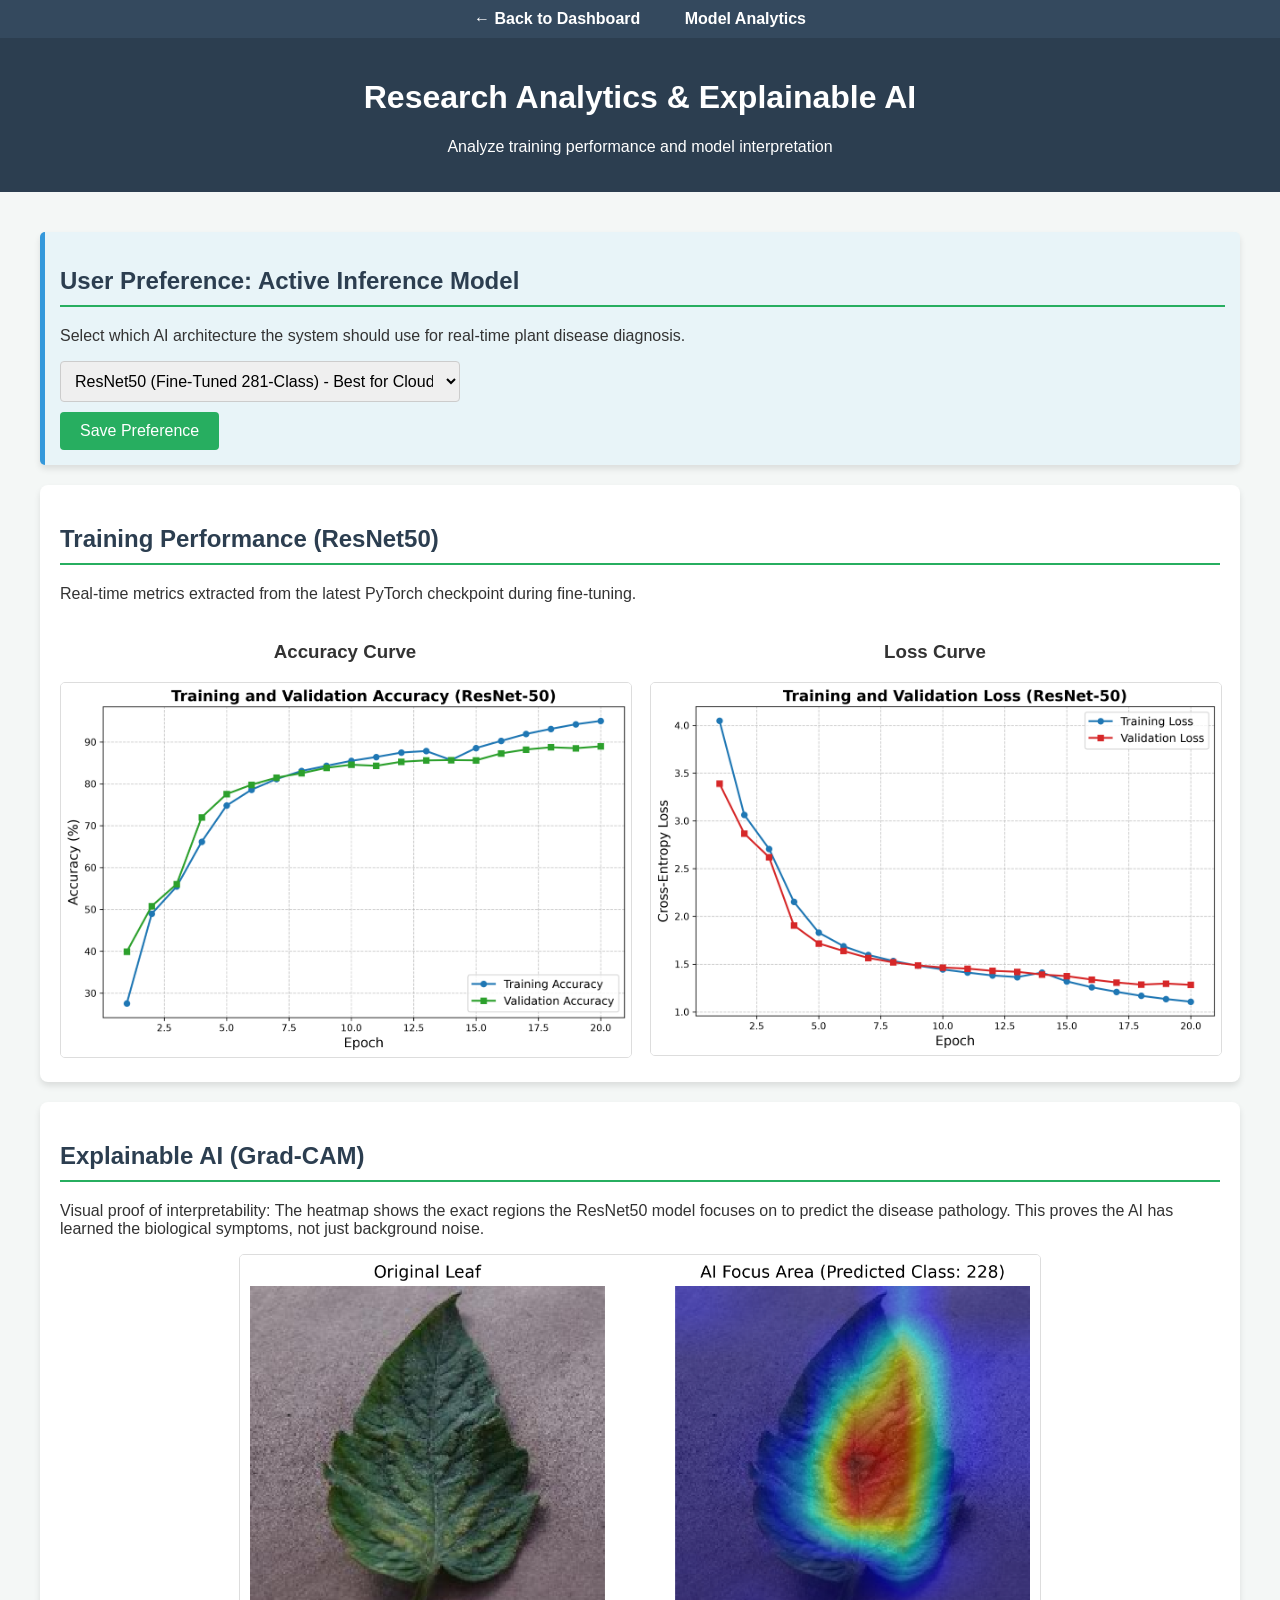
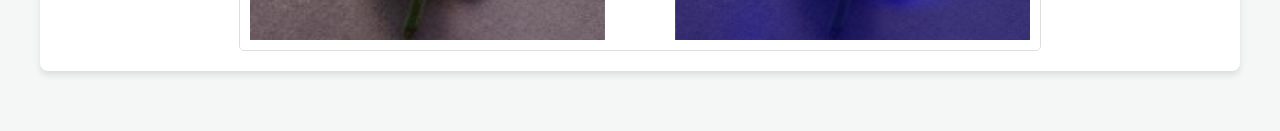
==== frontend/model_analytics.html @ 0e4e6896 "feat: add configuration, analytics UI, ML service integration, and dataset path fixes" ====
<!DOCTYPE html>
<html lang="en">
<head>
    <meta charset="UTF-8">
    <meta name="viewport" content="width=device-width, initial-scale=1.0">
    <title>Model Analytics & Selection - Smart Farm AI</title>
    <style>
        body { font-family: 'Segoe UI', Tahoma, Geneva, Verdana, sans-serif; background-color: #f4f7f6; color: #333; margin: 0; padding: 0; }
        .header { background-color: #2c3e50; color: white; padding: 20px; text-align: center; }
        .container { max-width: 1200px; margin: 20px auto; padding: 20px; }
        .card { background: white; padding: 20px; border-radius: 8px; box-shadow: 0 4px 6px rgba(0,0,0,0.1); margin-bottom: 20px; }
        h2 { border-bottom: 2px solid #27ae60; padding-bottom: 10px; color: #2c3e50; }
        .model-selector { padding: 15px; background: #e8f4f8; border-radius: 5px; border-left: 5px solid #3498db; }
        select { padding: 10px; font-size: 16px; border-radius: 4px; border: 1px solid #ccc; width: 100%; max-width: 400px; }
        .chart-grid { display: grid; grid-template-columns: 1fr 1fr; gap: 20px; margin-top: 20px; }
        .chart-grid img { width: 100%; border-radius: 5px; border: 1px solid #ddd; }
        .xai-section img { width: 100%; max-width: 800px; display: block; margin: 0 auto; border-radius: 5px; border: 1px solid #ddd; }
        .btn { padding: 10px 20px; background: #27ae60; color: white; border: none; border-radius: 4px; cursor: pointer; font-size: 16px; margin-top: 10px; }
        .btn:hover { background: #219a52; }
        nav { background: #34495e; padding: 10px; text-align: center; }
        nav a { color: white; text-decoration: none; padding: 10px 20px; font-weight: bold; }
        nav a:hover { background: #2c3e50; border-radius: 4px; }
    </style>
</head>
<body>

    <nav>
        <a href="index.html">← Back to Dashboard</a>
        <a href="#">Model Analytics</a>
    </nav>

    <div class="header">
        <h1>Research Analytics & Explainable AI</h1>
        <p>Analyze training performance and model interpretation</p>
    </div>

    <div class="container">
        
        <!-- User Preference / Model Selection -->
        <div class="card model-selector">
            <h2>User Preference: Active Inference Model</h2>
            <p>Select which AI architecture the system should use for real-time plant disease diagnosis.</p>
            <select id="modelSelect">
                <option value="resnet50_finetuned">ResNet50 (Fine-Tuned 281-Class) - Best for Cloud/Accuracy</option>
                <option value="mobilenetv2_finetuned">MobileNetV2 (Fine-Tuned 332-Class) - Best for Edge/Speed</option>
                <option value="resnet50">ResNet50 (Pretrained HuggingFace Base)</option>
            </select>
            <br>
            <button class="btn" onclick="saveModelPreference()">Save Preference</button>
            <p id="saveMsg" style="color: #27ae60; font-weight: bold; display: none;">Preference Saved Successfully!</p>
        </div>

        <!-- Training Charts -->
        <div class="card">
            <h2>Training Performance (ResNet50)</h2>
            <p>Real-time metrics extracted from the latest PyTorch checkpoint during fine-tuning.</p>
            <div class="chart-grid">
                <div>
                    <h3 style="text-align: center;">Accuracy Curve</h3>
                    <img src="images/charts/fig2_accuracy_curve.png" alt="Accuracy Chart" onerror="this.src='https://via.placeholder.com/600x400?text=Chart+Generating...'">
                </div>
                <div>
                    <h3 style="text-align: center;">Loss Curve</h3>
                    <img src="images/charts/fig1_loss_curve.png" alt="Loss Chart" onerror="this.src='https://via.placeholder.com/600x400?text=Chart+Generating...'">
                </div>
            </div>
        </div>

        <!-- Explainable AI -->
        <div class="card xai-section">
            <h2>Explainable AI (Grad-CAM)</h2>
            <p>Visual proof of interpretability: The heatmap shows the exact regions the ResNet50 model focuses on to predict the disease pathology. This proves the AI has learned the biological symptoms, not just background noise.</p>
            <img src="images/charts/paper_figure_1.png" alt="Grad-CAM Heatmap" onerror="this.src='https://via.placeholder.com/800x400?text=Heatmap+Generating...'">
        </div>

    </div>

    <script>
        // simple script to save the preference in localStorage so the API calls from index.html can use it
        function saveModelPreference() {
            const selected = document.getElementById("modelSelect").value;
            localStorage.setItem("preferred_ml_model", selected);
            document.getElementById("saveMsg").style.display = "block";
            setTimeout(() => {
                document.getElementById("saveMsg").style.display = "none";
            }, 3000);
        }
        
        // Load existing pref
        window.onload = function() {
            const saved = localStorage.getItem("preferred_ml_model");
            if (saved) {
                document.getElementById("modelSelect").value = saved;
            }
        }
    </script>
</body>
</html>
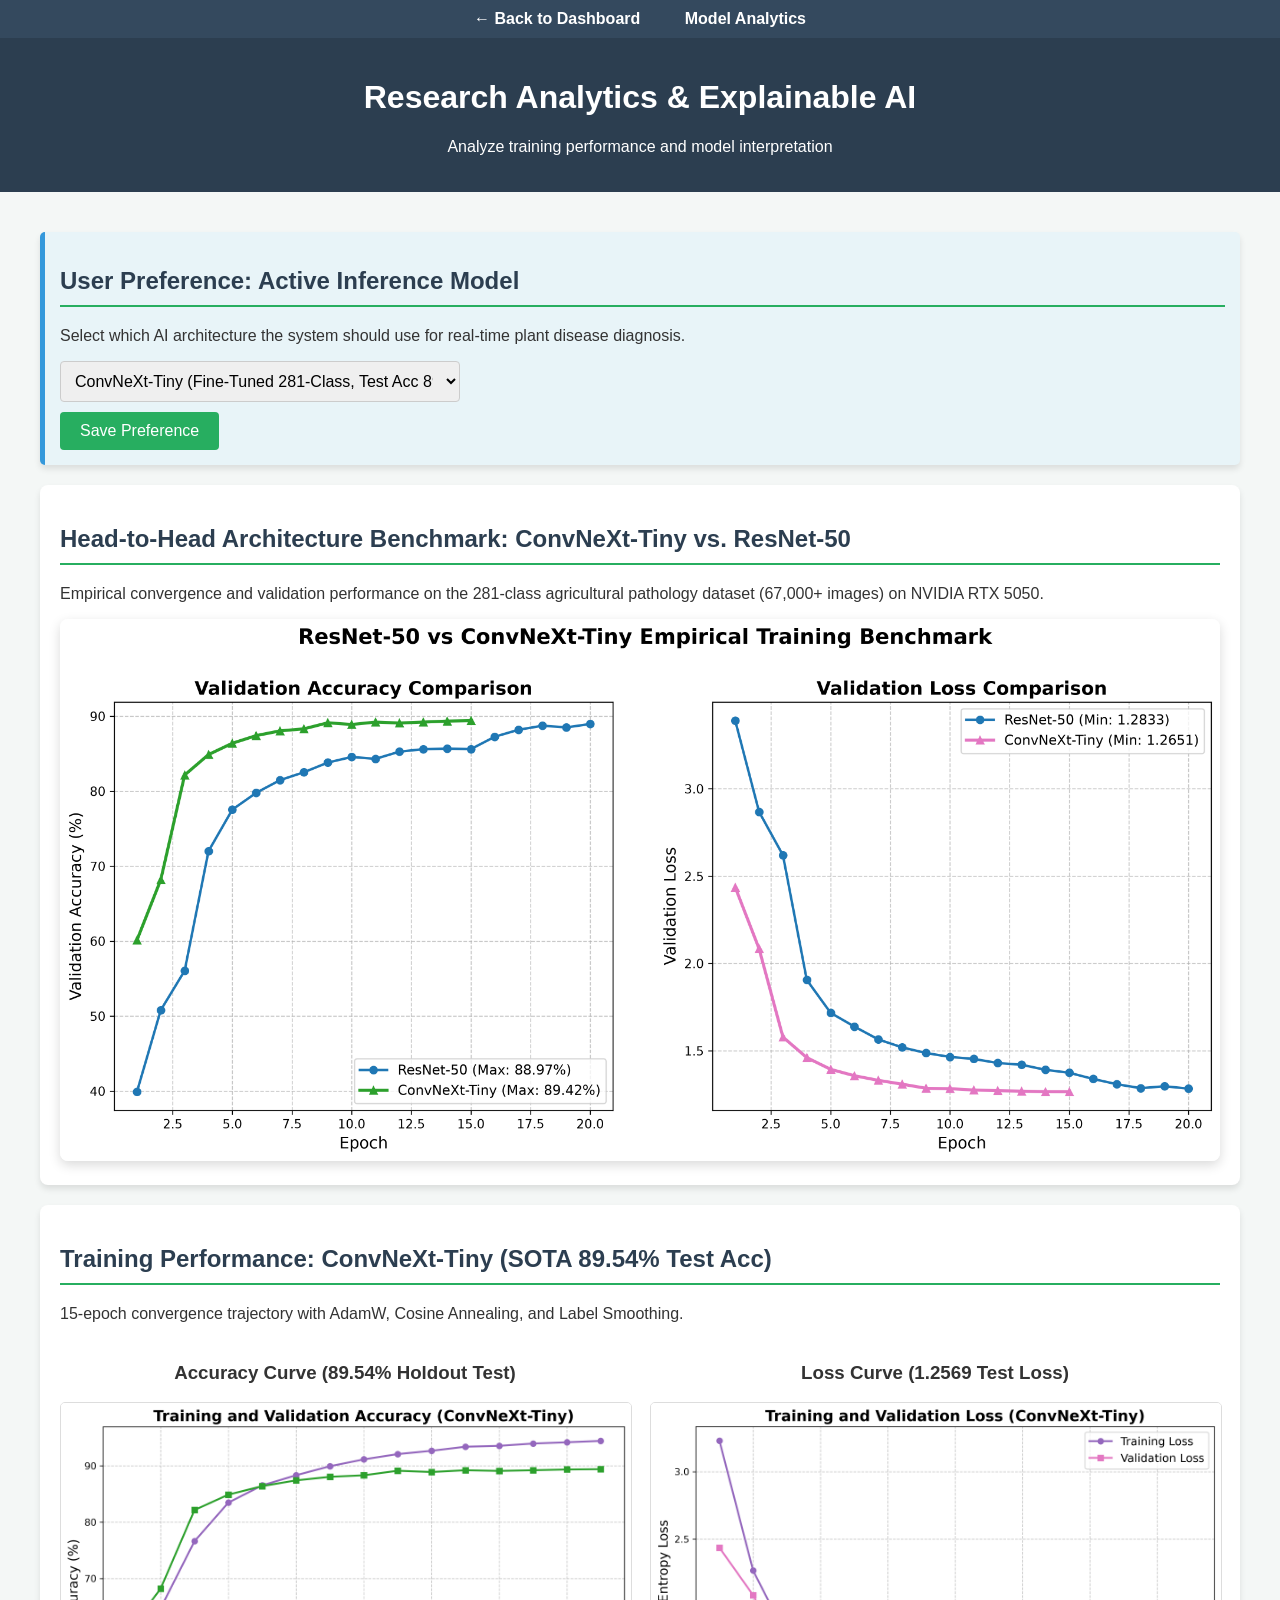
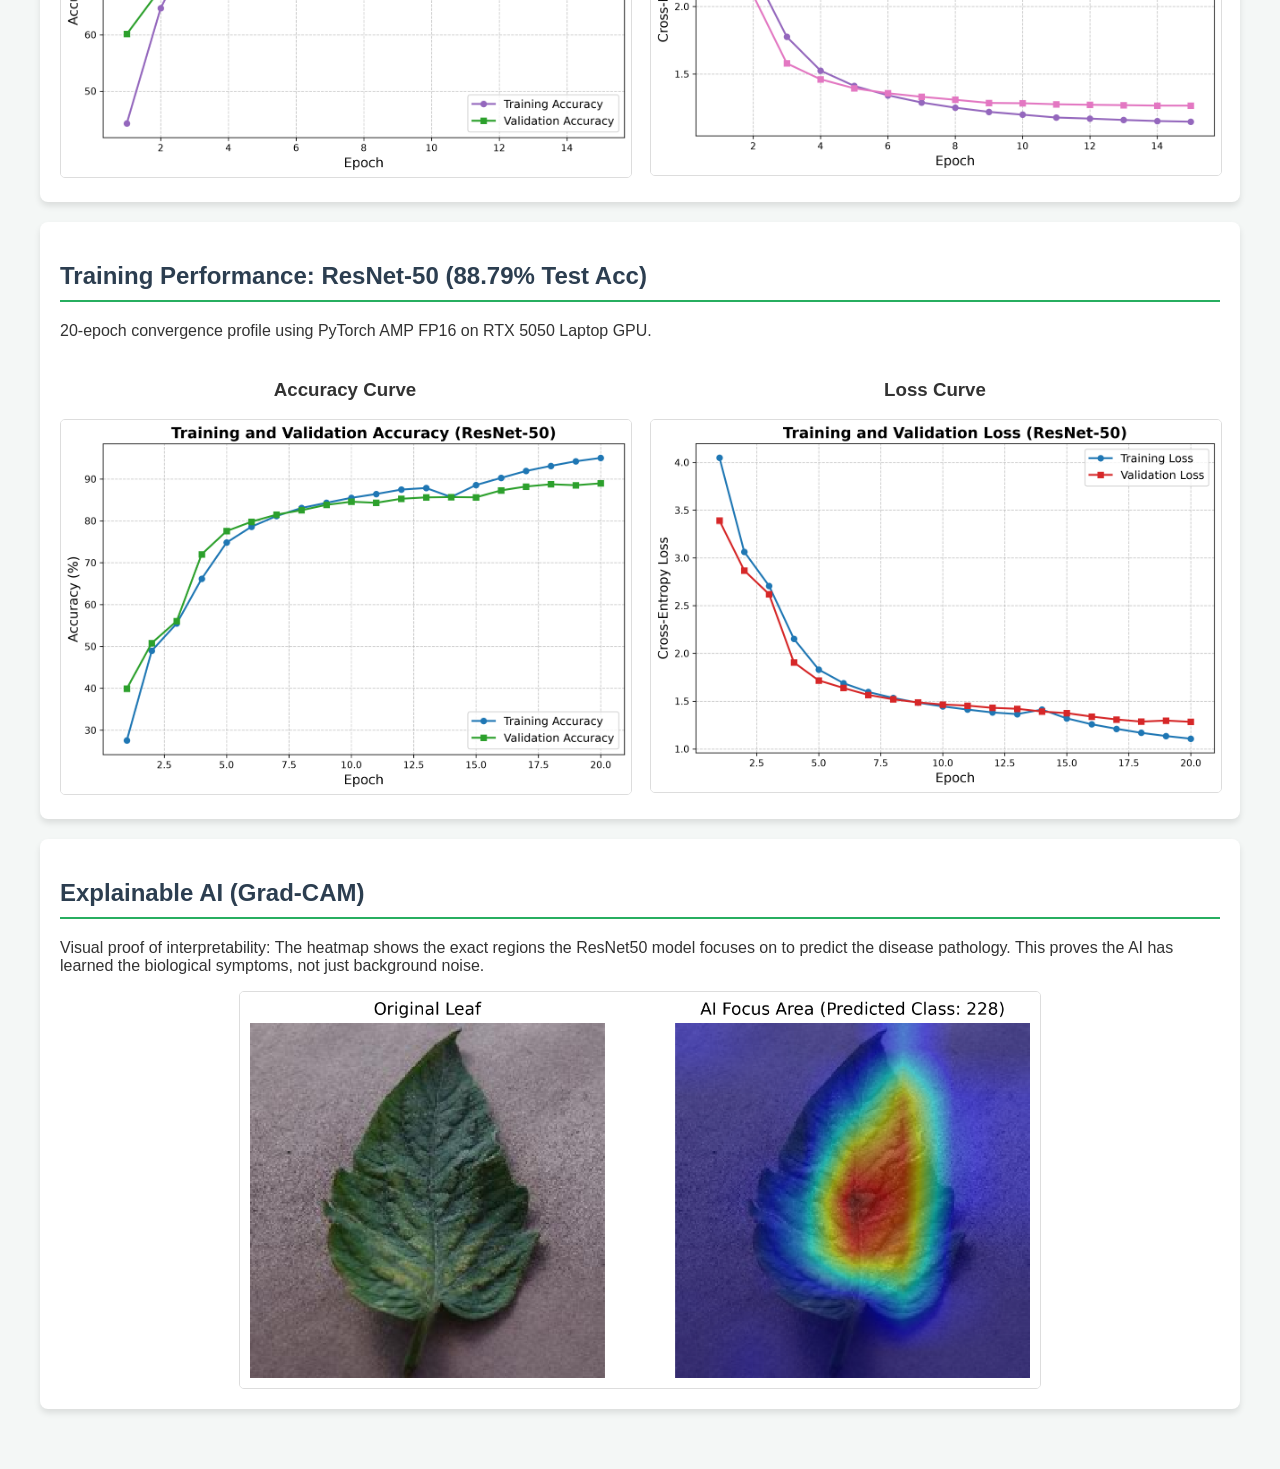
==== commit 639fae9a: "feat: integrate training pipelines, analytics charts, MobileNetV2 weights, and comprehensive archite" ====
--- a/frontend/model_analytics.html
+++ b/frontend/model_analytics.html
@@ -41,7 +41,8 @@
             <h2>User Preference: Active Inference Model</h2>
             <p>Select which AI architecture the system should use for real-time plant disease diagnosis.</p>
             <select id="modelSelect">
-                <option value="resnet50_finetuned">ResNet50 (Fine-Tuned 281-Class) - Best for Cloud/Accuracy</option>
+                <option value="convnext_finetuned" selected>ConvNeXt-Tiny (Fine-Tuned 281-Class, Test Acc 89.54%) - SOTA & Fast</option>
+                <option value="resnet50_finetuned">ResNet50 (Fine-Tuned 281-Class, Test Acc 88.79%) - Cloud/Accuracy</option>
                 <option value="mobilenetv2_finetuned">MobileNetV2 (Fine-Tuned 332-Class) - Best for Edge/Speed</option>
                 <option value="resnet50">ResNet50 (Pretrained HuggingFace Base)</option>
             </select>
@@ -50,10 +51,35 @@
             <p id="saveMsg" style="color: #27ae60; font-weight: bold; display: none;">Preference Saved Successfully!</p>
         </div>
 
-        <!-- Training Charts -->
+        <!-- Head-to-Head Architectural Benchmark -->
         <div class="card">
-            <h2>Training Performance (ResNet50)</h2>
-            <p>Real-time metrics extracted from the latest PyTorch checkpoint during fine-tuning.</p>
+            <h2>Head-to-Head Architecture Benchmark: ConvNeXt-Tiny vs. ResNet-50</h2>
+            <p>Empirical convergence and validation performance on the 281-class agricultural pathology dataset (67,000+ images) on NVIDIA RTX 5050.</p>
+            <div style="text-align: center; margin-top: 15px;">
+                <img src="images/charts/fig5_resnet_vs_convnext_comparison.png" alt="ConvNeXt vs ResNet Comparison" style="max-width: 100%; border-radius: 8px; box-shadow: 0 4px 12px rgba(0,0,0,0.15);" onerror="this.src='https://via.placeholder.com/1000x500?text=Comparison+Chart+Generating...'">
+            </div>
+        </div>
+
+        <!-- ConvNeXt-Tiny Training Charts -->
+        <div class="card">
+            <h2>Training Performance: ConvNeXt-Tiny (SOTA 89.54% Test Acc)</h2>
+            <p>15-epoch convergence trajectory with AdamW, Cosine Annealing, and Label Smoothing.</p>
+            <div class="chart-grid">
+                <div>
+                    <h3 style="text-align: center;">Accuracy Curve (89.54% Holdout Test)</h3>
+                    <img src="images/charts/fig4_convnext_accuracy_curve.png" alt="ConvNeXt Accuracy Chart" onerror="this.src='https://via.placeholder.com/600x400?text=ConvNeXt+Accuracy+Chart'">
+                </div>
+                <div>
+                    <h3 style="text-align: center;">Loss Curve (1.2569 Test Loss)</h3>
+                    <img src="images/charts/fig3_convnext_loss_curve.png" alt="ConvNeXt Loss Chart" onerror="this.src='https://via.placeholder.com/600x400?text=ConvNeXt+Loss+Chart'">
+                </div>
+            </div>
+        </div>
+
+        <!-- ResNet-50 Training Charts -->
+        <div class="card">
+            <h2>Training Performance: ResNet-50 (88.79% Test Acc)</h2>
+            <p>20-epoch convergence profile using PyTorch AMP FP16 on RTX 5050 Laptop GPU.</p>
             <div class="chart-grid">
                 <div>
                     <h3 style="text-align: center;">Accuracy Curve</h3>
